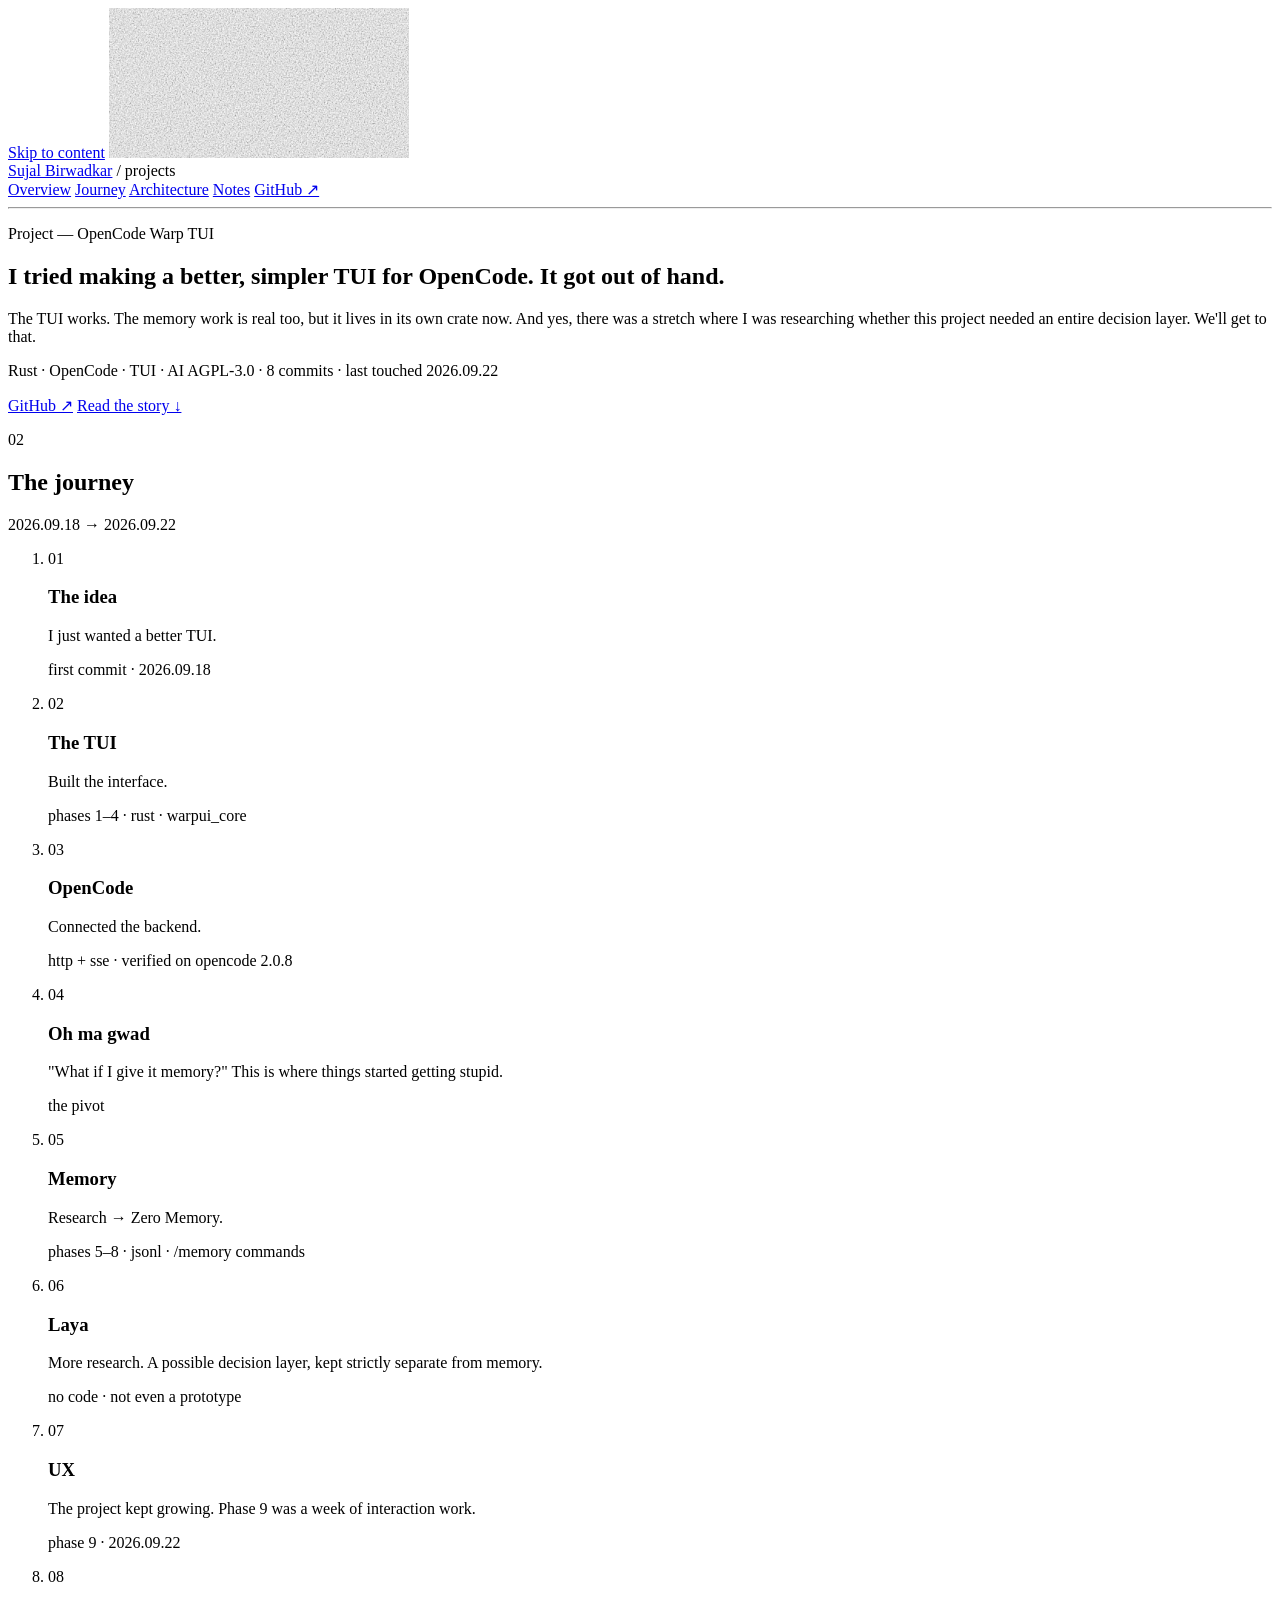
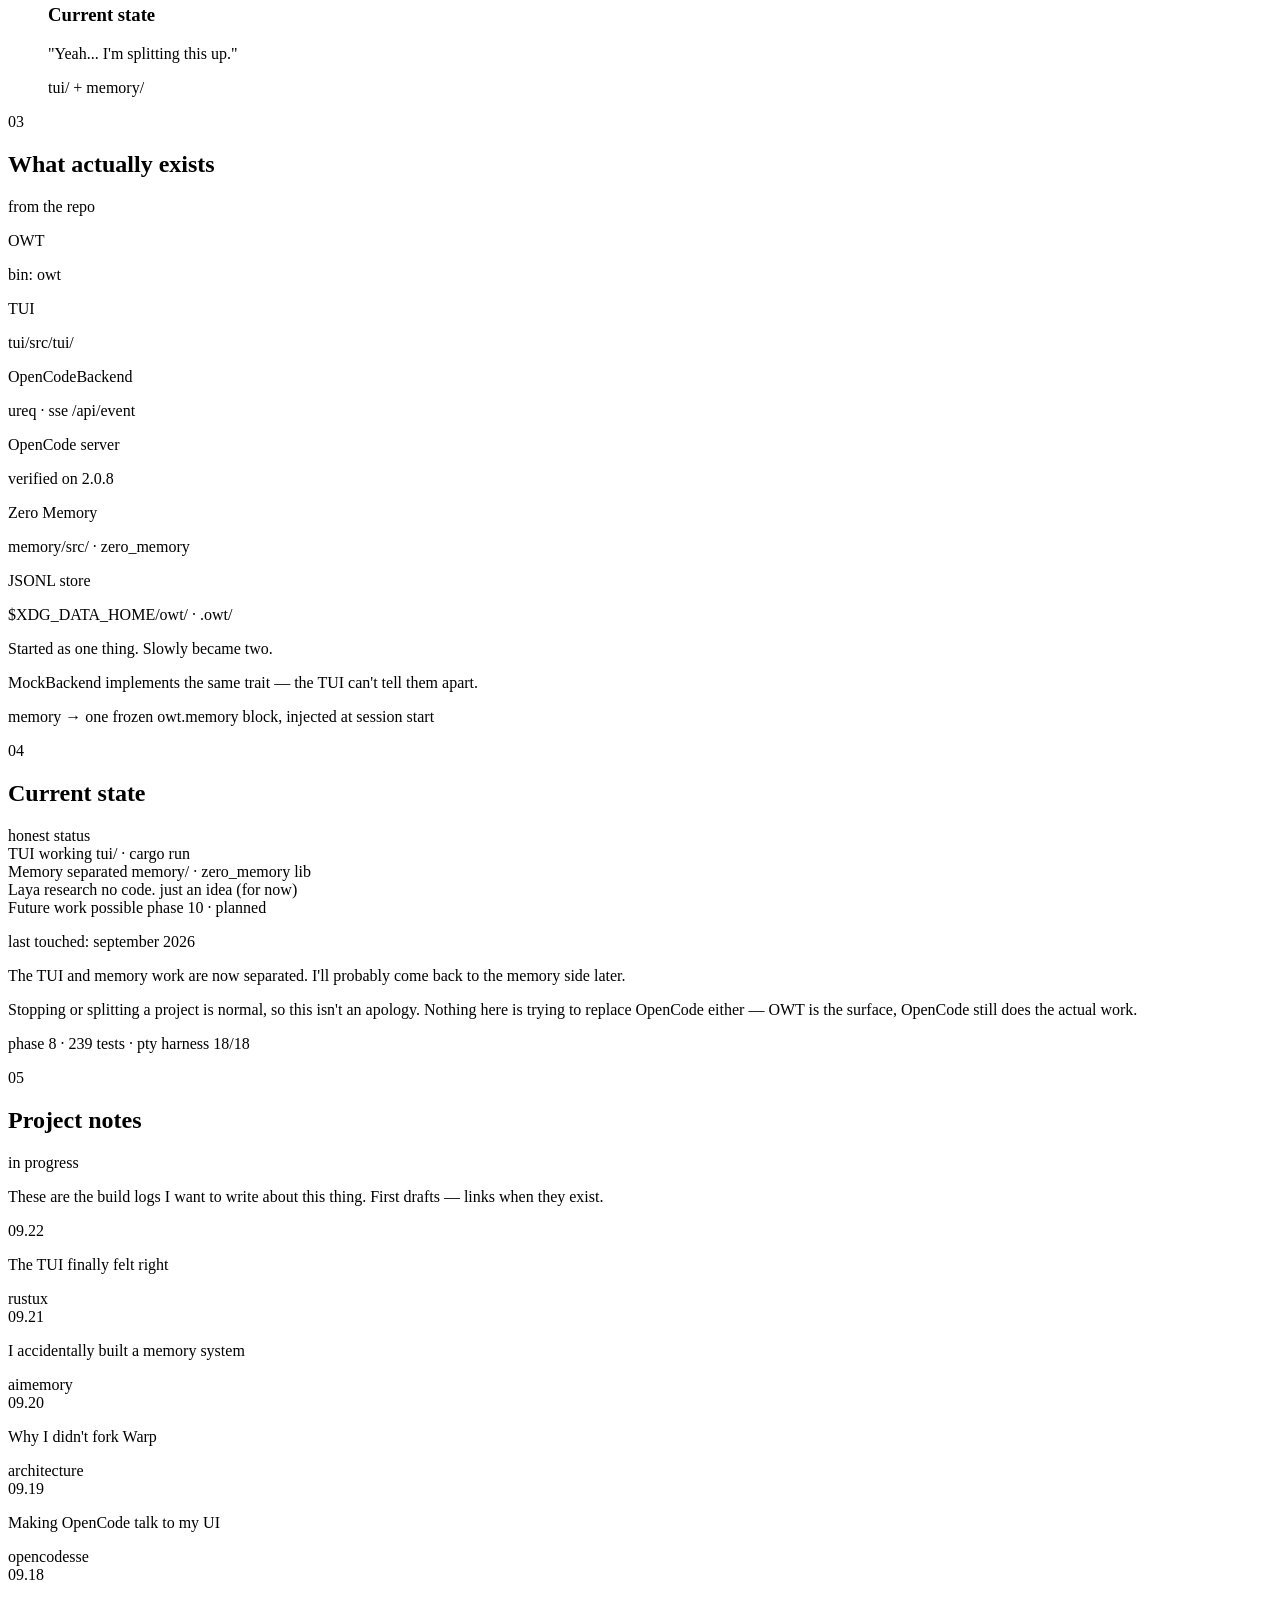
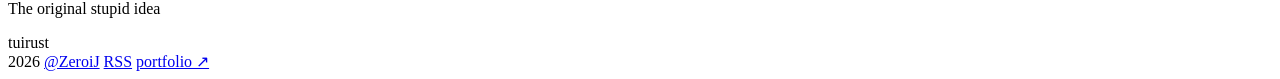
==== projects/opencode-warp-tui/index.html @ 5f6189d5 "feat: OpenCode Warp TUI project page content sourced from the real repo (README, PROJECT_ORIGIN, PHA" ====
<!doctype html>
<html lang="en">
<head>
<meta charset="utf-8">
<meta name="viewport" content="width=device-width,initial-scale=1">
<title>OpenCode Warp TUI — Sujal Birwadkar</title>
<meta name="description" content="I tried making a better, simpler TUI for OpenCode. It got out of hand. A Warp-inspired terminal UI, a JSONL memory engine, and one idea that is still just an idea.">
<link rel="canonical" href="https://blog.zeroij.dev/projects/opencode-warp-tui/">
<meta property="og:type" content="website">
<meta property="og:title" content="OpenCode Warp TUI — Sujal Birwadkar">
<meta property="og:description" content="I tried making a better, simpler TUI for OpenCode. It got out of hand.">
<meta property="og:url" content="https://blog.zeroij.dev/projects/opencode-warp-tui/">
<meta name="twitter:card" content="summary">
<link rel="icon" href="../../favicon.svg" type="image/svg+xml">
<link rel="preconnect" href="https://fonts.googleapis.com">
<link rel="preconnect" href="https://fonts.gstatic.com" crossorigin>
<link href="https://fonts.googleapis.com/css2?family=Geist:wght@400;500;600&family=Geist+Mono:wght@400;500&display=swap" rel="stylesheet">
<link rel="stylesheet" href="../../assets/css/site.css">
<link rel="stylesheet" href="project.css">
</head>
<body id="top">
<a class="skip" href="#main">Skip to content</a>
<svg class="grain" aria-hidden="true"><filter id="grain-f"><feTurbulence type="fractalNoise" baseFrequency="0.65" numOctaves="4" stitchTiles="stitch"/><feColorMatrix type="saturate" values="0"/></filter><rect width="100%" height="100%" filter="url(#grain-f)"/></svg>

<div class="frame">
  <header class="masthead">
    <div class="brand">
      <a class="wordmark" href="../../">Sujal Birwadkar</a>
      <span class="brand-sub">/ projects</span>
    </div>
    <nav class="nav" aria-label="Page">
      <a href="#top" aria-current="page">Overview</a>
      <a href="#journey">Journey</a>
      <a href="#architecture">Architecture</a>
      <a href="#notes">Notes</a>
      <a href="https://github.com/ZeroiJ/opencode-warp-tui">GitHub ↗</a>
    </nav>
  </header>
  <hr class="rule">

  <main id="main">
    <!-- 01 / HERO -->
    <section class="p-hero" aria-label="Overview">
      <p class="p-eyebrow">Project — OpenCode Warp TUI</p>
      <h1>I tried making a better, simpler TUI for OpenCode. <span class="hl">It got out of hand.</span></h1>
      <p class="p-lede">The TUI works. The memory work is real too, but it lives in its own crate now. And yes, there was a stretch where I was researching whether this project needed an entire decision layer. We'll get to that.</p>
      <div class="p-hero-meta">
        <span class="m-l">Rust · OpenCode · TUI · AI</span>
        <span class="m-l">AGPL-3.0 · 8 commits · last touched 2026.09.22</span>
      </div>
      <p class="p-actions">
        <a class="grow" href="https://github.com/ZeroiJ/opencode-warp-tui">GitHub ↗</a>
        <a class="grow" href="#journey">Read the story ↓</a>
      </p>
    </section>

    <!-- 02 / THE JOURNEY -->
    <section class="p-section" id="journey" aria-labelledby="journey-h">
      <div class="section-head">
        <span class="sec-num">02</span>
        <h2 class="sec-title" id="journey-h">The journey</h2>
        <span class="section-note">2026.09.18 → 2026.09.22</span>
      </div>

      <ol class="timeline">
        <li class="stage">
          <span class="stage-num">01</span>
          <h3 class="stage-title">The idea</h3>
          <p class="stage-text">I just wanted a better TUI.</p>
          <p class="stage-meta">first commit · 2026.09.18</p>
        </li>
        <li class="stage">
          <span class="stage-num">02</span>
          <h3 class="stage-title">The TUI</h3>
          <p class="stage-text">Built the interface.</p>
          <p class="stage-meta">phases 1–4 · rust · warpui_core</p>
        </li>
        <li class="stage">
          <span class="stage-num">03</span>
          <h3 class="stage-title">OpenCode</h3>
          <p class="stage-text">Connected the backend.</p>
          <p class="stage-meta">http + sse · verified on opencode 2.0.8</p>
        </li>
        <li class="stage stage--pivot">
          <span class="stage-num">04</span>
          <h3 class="stage-title">Oh ma gwad</h3>
          <p class="stage-text">"What if I give it memory?" This is where things started getting stupid.</p>
          <p class="stage-meta">the pivot</p>
        </li>
        <li class="stage">
          <span class="stage-num">05</span>
          <h3 class="stage-title">Memory</h3>
          <p class="stage-text">Research → Zero Memory.</p>
          <p class="stage-meta">phases 5–8 · jsonl · /memory commands</p>
        </li>
        <li class="stage stage--research">
          <span class="stage-num">06</span>
          <h3 class="stage-title">Laya</h3>
          <p class="stage-text">More research. A possible decision layer, kept strictly separate from memory.</p>
          <p class="stage-meta">no code · not even a prototype</p>
        </li>
        <li class="stage">
          <span class="stage-num">07</span>
          <h3 class="stage-title">UX</h3>
          <p class="stage-text">The project kept growing. Phase 9 was a week of interaction work.</p>
          <p class="stage-meta">phase 9 · 2026.09.22</p>
        </li>
        <li class="stage">
          <span class="stage-num">08</span>
          <h3 class="stage-title">Current state</h3>
          <p class="stage-text">"Yeah... I'm splitting this up."</p>
          <p class="stage-meta">tui/ + memory/</p>
        </li>
      </ol>
    </section>

    <!-- 03 / WHAT ACTUALLY EXISTS -->
    <section class="p-section" id="architecture" aria-labelledby="arch-h">
      <div class="section-head">
        <span class="sec-num">03</span>
        <h2 class="sec-title" id="arch-h">What actually exists</h2>
        <span class="section-note">from the repo</span>
      </div>

      <div class="diagram" role="img" aria-label="OWT splits into a TUI crate talking to an OpenCode backend, and a memory crate writing to a JSONL store.">
        <div class="node node--root dg-root">
          <p class="node-label">OWT</p>
          <p class="node-sub">bin: owt</p>
        </div>
        <span class="stub"></span>
        <span class="rail"></span>
        <div class="dg-branches">
          <div class="dg-branch">
            <span class="stub"></span>
            <div class="node">
              <p class="node-label">TUI</p>
              <p class="node-sub">tui/src/tui/</p>
            </div>
            <span class="stub"></span>
            <div class="node">
              <p class="node-label">OpenCodeBackend</p>
              <p class="node-sub">ureq · sse /api/event</p>
            </div>
            <span class="stub"></span>
            <div class="node">
              <p class="node-label">OpenCode server</p>
              <p class="node-sub">verified on 2.0.8</p>
            </div>
          </div>
          <div class="dg-branch">
            <span class="stub"></span>
            <div class="node">
              <p class="node-label">Zero Memory</p>
              <p class="node-sub">memory/src/ · zero_memory</p>
            </div>
            <span class="stub"></span>
            <div class="node">
              <p class="node-label">JSONL store</p>
              <p class="node-sub">$XDG_DATA_HOME/owt/ · .owt/</p>
            </div>
          </div>
        </div>
        <div class="dg-caption">
          <p class="cap">Started as one thing. Slowly became two.</p>
          <p class="cap-mono">MockBackend implements the same trait — the TUI can't tell them apart.</p>
          <p class="cap-mono">memory → one frozen owt.memory block, injected at session start</p>
        </div>
      </div>
    </section>

    <!-- 04 / CURRENT STATE -->
    <section class="p-section" id="state" aria-labelledby="state-h">
      <div class="section-head">
        <span class="sec-num">04</span>
        <h2 class="sec-title" id="state-h">Current state</h2>
        <span class="section-note">honest status</span>
      </div>

      <div class="state-panel">
        <div class="state-row">
          <span class="state-label">TUI</span>
          <span class="state-status">working</span>
          <span class="state-path">tui/ · cargo run</span>
        </div>
        <div class="state-row">
          <span class="state-label">Memory</span>
          <span class="state-status state-status--sep">separated</span>
          <span class="state-path">memory/ · zero_memory lib</span>
        </div>
        <div class="state-row">
          <span class="state-label">Laya</span>
          <span class="state-status state-status--open">research</span>
          <span class="state-path">no code. just an idea (for now)</span>
        </div>
        <div class="state-row">
          <span class="state-label">Future work</span>
          <span class="state-status state-status--open">possible</span>
          <span class="state-path">phase 10 · planned</span>
        </div>
        <p class="state-last">last touched: september 2026</p>
      </div>

      <div class="state-copy">
        <p>The TUI and memory work are now separated. I'll probably come back to the memory side later.</p>
        <p>Stopping or splitting a project is normal, so this isn't an apology. Nothing here is trying to replace OpenCode either — OWT is the surface, OpenCode still does the actual work.</p>
      </div>
      <p class="state-facts">phase 8 · 239 tests · pty harness 18/18</p>
    </section>

    <!-- 05 / PROJECT NOTES -->
    <section class="p-section" id="notes" aria-labelledby="notes-h">
      <div class="section-head">
        <span class="sec-num">05</span>
        <h2 class="sec-title" id="notes-h">Project notes</h2>
        <span class="section-note">in progress</span>
      </div>

      <p class="notes-sub">These are the build logs I want to write about this thing. First drafts — links when they exist.</p>

      <div class="notes-list">
        <div class="note-row">
          <span class="note-date">09.22</span>
          <p class="note-title">The TUI finally felt right</p>
          <span class="note-tags"><span class="pill">rust</span><span class="pill">ux</span></span>
        </div>
        <div class="note-row">
          <span class="note-date">09.21</span>
          <p class="note-title">I accidentally built a memory system</p>
          <span class="note-tags"><span class="pill">ai</span><span class="pill">memory</span></span>
        </div>
        <div class="note-row">
          <span class="note-date">09.20</span>
          <p class="note-title">Why I didn't fork Warp</p>
          <span class="note-tags"><span class="pill">architecture</span></span>
        </div>
        <div class="note-row">
          <span class="note-date">09.19</span>
          <p class="note-title">Making OpenCode talk to my UI</p>
          <span class="note-tags"><span class="pill">opencode</span><span class="pill">sse</span></span>
        </div>
        <div class="note-row">
          <span class="note-date">09.18</span>
          <p class="note-title">The original stupid idea</p>
          <span class="note-tags"><span class="pill">tui</span><span class="pill">rust</span></span>
        </div>
      </div>
    </section>
  </main>

  <footer class="footer">
    <span class="year">2026</span>
    <span class="f-links">
      <a class="grow" href="https://github.com/ZeroiJ">@ZeroiJ</a>
      <a class="grow" href="#">RSS</a>
      <a class="grow" href="https://portfolio.zeroij.workers.dev">portfolio ↗</a>
    </span>
  </footer>
</div>
</body>
</html>
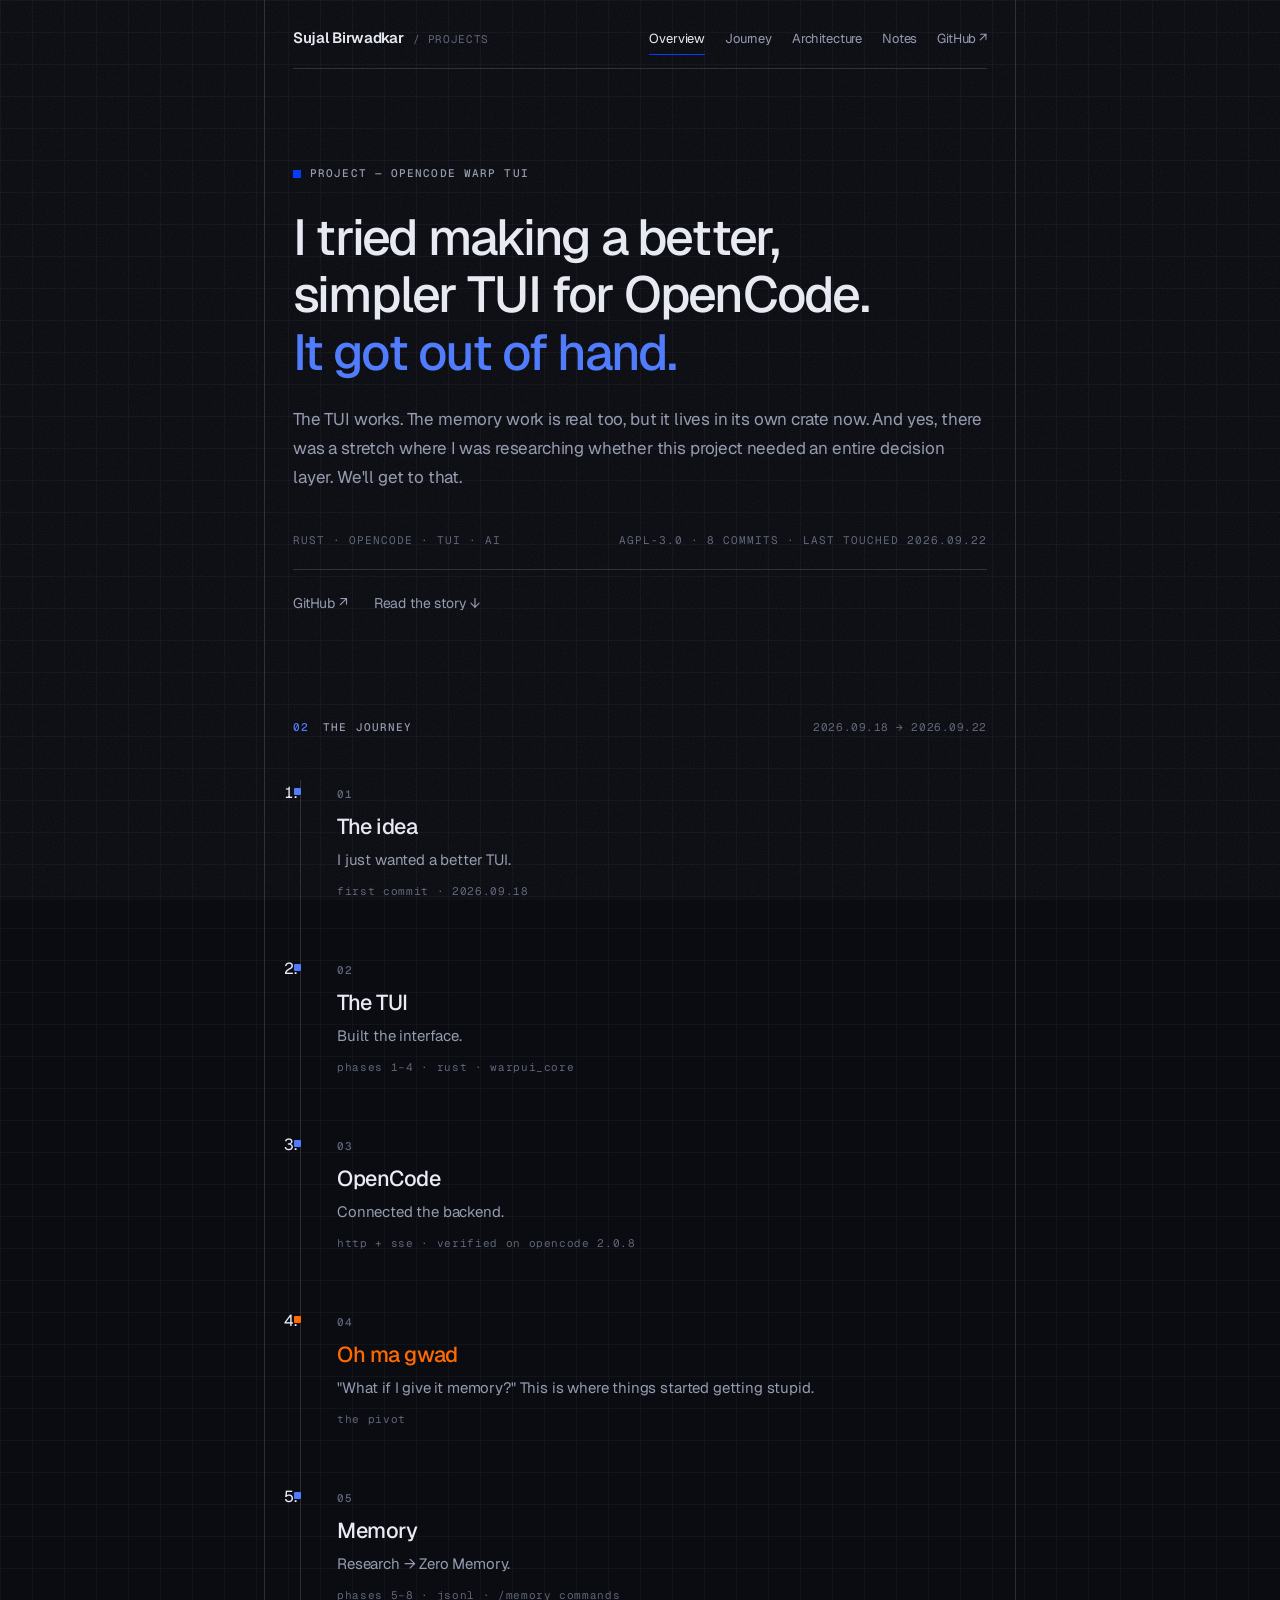
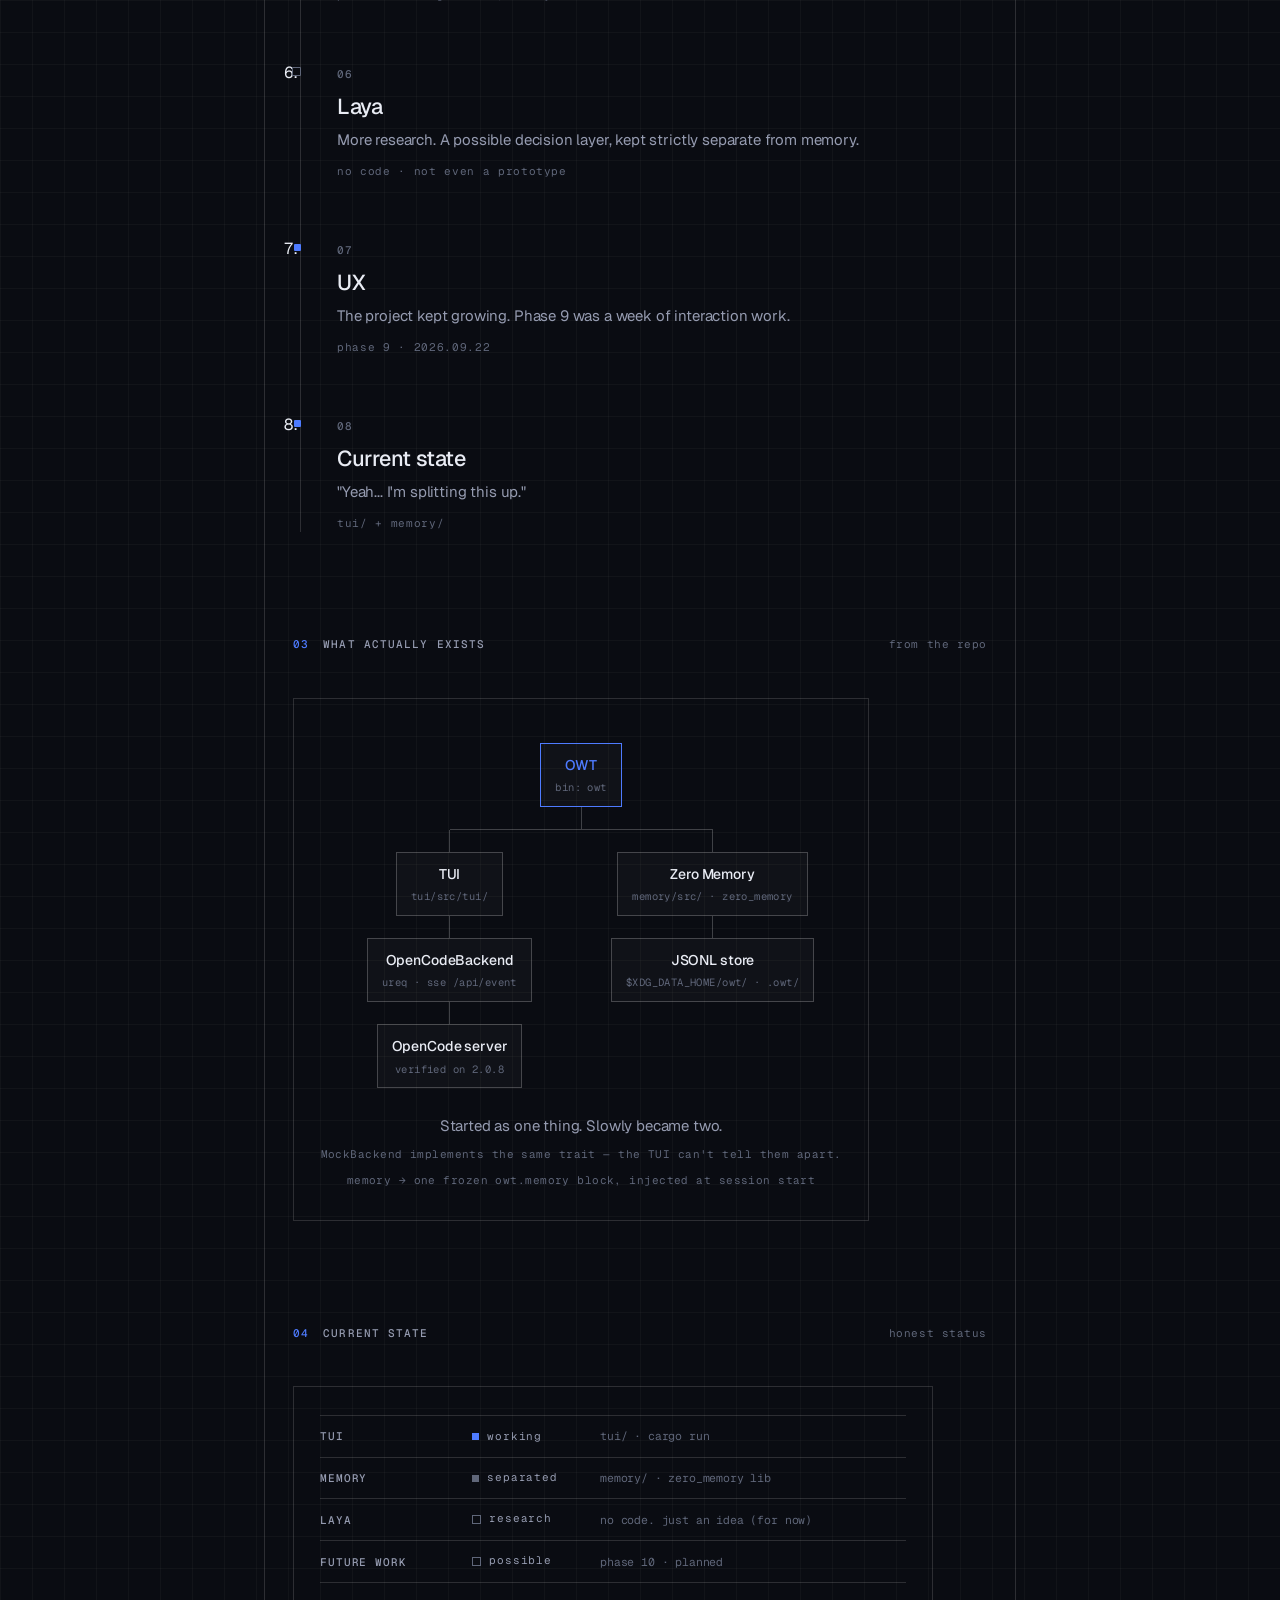
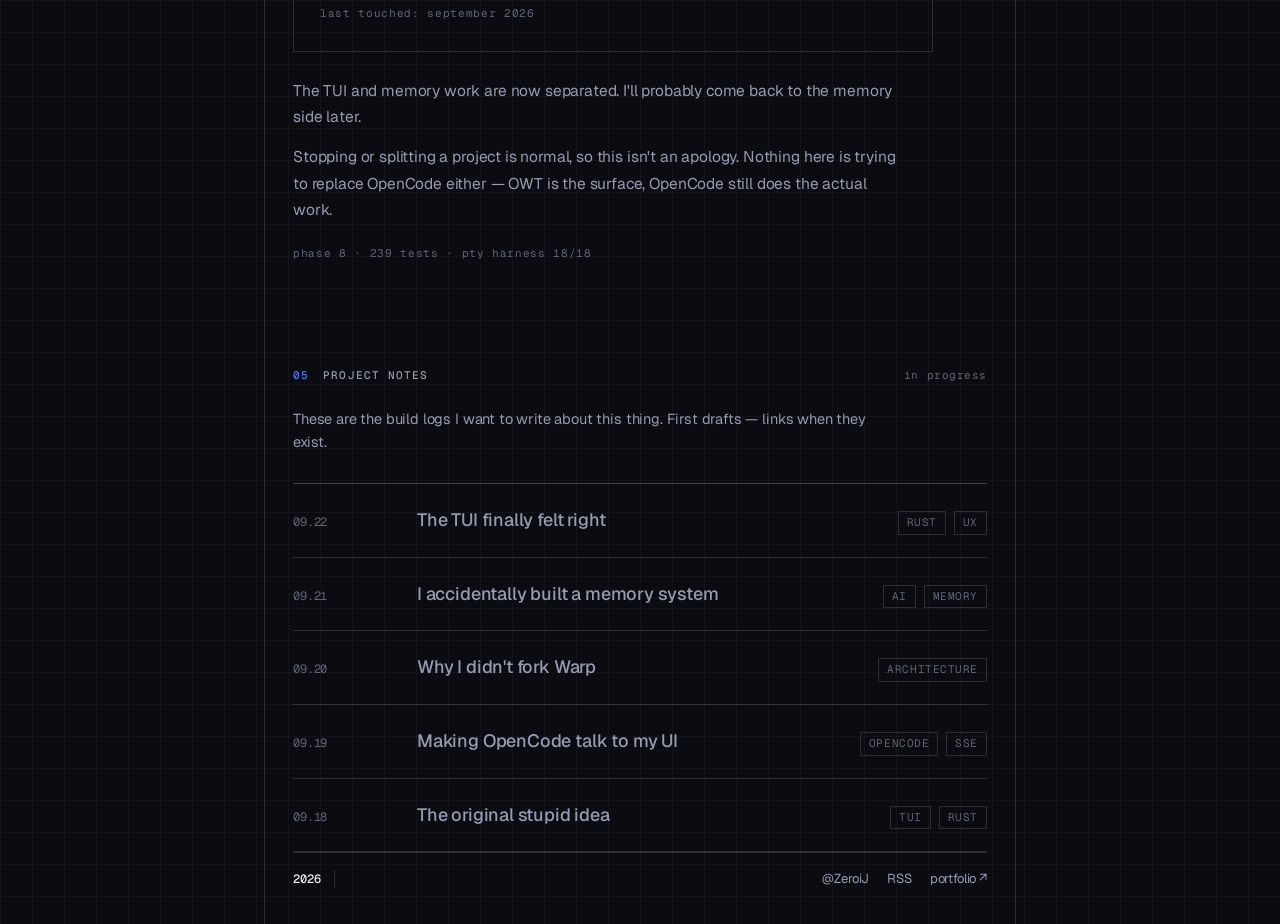
==== commit 879b6818: "fix: canonical/og:url point at the live workers.dev domain" ====
--- a/projects/opencode-warp-tui/index.html
+++ b/projects/opencode-warp-tui/index.html
@@ -5,11 +5,11 @@
 <meta name="viewport" content="width=device-width,initial-scale=1">
 <title>OpenCode Warp TUI — Sujal Birwadkar</title>
 <meta name="description" content="I tried making a better, simpler TUI for OpenCode. It got out of hand. A Warp-inspired terminal UI, a JSONL memory engine, and one idea that is still just an idea.">
-<link rel="canonical" href="https://blog.zeroij.dev/projects/opencode-warp-tui/">
+<link rel="canonical" href="https://personal-blogs.zeroij.workers.dev/projects/opencode-warp-tui/">
 <meta property="og:type" content="website">
 <meta property="og:title" content="OpenCode Warp TUI — Sujal Birwadkar">
 <meta property="og:description" content="I tried making a better, simpler TUI for OpenCode. It got out of hand.">
-<meta property="og:url" content="https://blog.zeroij.dev/projects/opencode-warp-tui/">
+<meta property="og:url" content="https://personal-blogs.zeroij.workers.dev/projects/opencode-warp-tui/">
 <meta name="twitter:card" content="summary">
 <link rel="icon" href="../../favicon.svg" type="image/svg+xml">
 <link rel="preconnect" href="https://fonts.googleapis.com">
--- a/assets/css/site.css
+++ b/assets/css/site.css
@@ -0,0 +1,117 @@
+/* 005 — portfolio DNA × editorial blog
+   Portfolio tokens: cobalt #0038FF, hairlines #fff3, Geist/Geist Mono,
+   compact chrome, 32px technical grid, grain, pixel character.
+   Editorial layer: spacious measure, calm hierarchy, content-first.
+   Dark-only, zero JS. */
+*{box-sizing:border-box;margin:0;padding:0}
+:root{
+  --bg:#0A0C12;
+  --fg:#E9ECF4;
+  --muted:#959BB0;
+  --faint:#5F6679;
+  --line:rgba(255,255,255,.14);      /* portfolio's #fff3, adjusted for dark base */
+  --line-2:rgba(255,255,255,.22);
+  --grid:rgba(255,255,255,.032);     /* thin technical grid, 32px */
+  --cobalt:#0038FF;                  /* portfolio electric blue — fills only */
+  --accent:#4E7BFF;                  /* same hue, lifted for legible text on dark */
+  --paper:#EFE9E1;                   /* portfolio pixel-ink paper */
+  --orange:#FF6A00;                  /* portfolio ink palette */
+  --sans:"Geist",-apple-system,BlinkMacSystemFont,"Segoe UI",sans-serif;
+  --mono:"Geist Mono",ui-monospace,SFMono-Regular,Menlo,Consolas,monospace;
+  --frame:47rem;
+  --measure:40rem;
+  --ease:cubic-bezier(.16,1,.3,1);
+}
+html{background:var(--bg);-webkit-text-size-adjust:100%;scrollbar-color:var(--line) transparent}
+body{
+  font-family:var(--sans);
+  color:var(--fg);
+  background-color:var(--bg);
+  background-image:
+    linear-gradient(var(--grid) 1px,transparent 1px),
+    linear-gradient(90deg,var(--grid) 1px,transparent 1px);
+  background-size:32px 32px;
+  font-size:16px;line-height:1.6;letter-spacing:-.01em;
+  -webkit-font-smoothing:antialiased;
+}
+::selection{background:var(--cobalt);color:#fff}
+a{color:var(--accent);text-decoration:none}
+a:hover{text-decoration:underline;text-decoration-thickness:1px;text-underline-offset:3px}
+:focus-visible{outline:2px solid var(--cobalt);outline-offset:2px}
+code{font-family:var(--mono);font-size:.86em;background:rgba(255,255,255,.07);padding:.12em .4em}
+hr.rule{border:0;border-top:1px solid var(--line)}
+
+.grain{position:fixed;inset:0;width:100%;height:100%;pointer-events:none;z-index:50;opacity:.055}
+.skip{position:absolute;left:-9999px}
+.skip:focus{left:12px;top:12px;background:var(--cobalt);color:#fff;padding:8px 14px;z-index:60;font-family:var(--mono);font-size:12px}
+
+/* underline-grow interaction (portfolio link language) */
+.grow{position:relative;display:inline-block}
+.grow::after{content:"";position:absolute;left:0;bottom:-3px;height:1px;width:0;background:currentColor;transition:width .3s var(--ease)}
+.grow:hover::after{width:100%}
+.grow:hover{text-decoration:none}
+
+/* ── Frame: blueprint column, hairline edges ── */
+.frame{max-width:var(--frame);margin:0 auto;padding:0 28px;min-height:100vh;display:flex;flex-direction:column}
+@media(min-width:900px){
+  .frame{border-left:1px solid var(--line);border-right:1px solid var(--line)}
+}
+
+/* ── Masthead: compact chrome ── */
+.masthead{display:flex;justify-content:space-between;align-items:baseline;gap:16px;padding:26px 0 18px;flex-wrap:wrap}
+.brand{display:flex;align-items:baseline;gap:9px}
+.wordmark{font-size:15px;font-weight:600;color:var(--fg);letter-spacing:-.02em}
+.wordmark:hover{color:var(--accent);text-decoration:none}
+.brand-sub{font-family:var(--mono);font-size:11px;color:var(--faint);letter-spacing:.06em;text-transform:uppercase}
+.nav{display:flex;gap:20px;font-size:13px}
+.nav a{color:var(--muted)}
+.nav a:hover,.nav a[aria-current]{color:var(--fg);text-decoration:none}
+.nav a[aria-current]{position:relative}
+.nav a[aria-current]::after{content:"";position:absolute;left:0;right:0;bottom:-5px;height:1px;background:var(--cobalt)}
+
+/* ── Hero: pixel glyph + editorial statement ── */
+.hero{display:grid;grid-template-columns:88px 1fr;gap:26px;align-items:start;padding:80px 0 64px}
+.glyph{width:88px;height:88px;flex:0 0 auto}
+.hero h1{font-size:clamp(1.7rem,4.4vw,2.4rem);font-weight:500;line-height:1.2;letter-spacing:-.03em;max-width:24ch}
+.lede{margin-top:18px;color:var(--muted);font-size:16.5px;line-height:1.7;max-width:46rem}
+.hero-meta{margin-top:24px;font-family:var(--mono);font-size:11px;letter-spacing:.09em;text-transform:uppercase;color:var(--faint);display:flex;flex-wrap:wrap;gap:10px}
+.hero-meta .sep{color:var(--line-2)}
+
+/* ── Feed: hairline rows, no cards ── */
+.feed-head{display:flex;justify-content:space-between;align-items:baseline;border-bottom:1px solid var(--line-2);padding-bottom:10px}
+.section-label{font-family:var(--mono);font-size:11px;font-weight:500;letter-spacing:.1em;text-transform:uppercase;color:var(--muted);display:flex;align-items:center;gap:9px}
+.section-label::before{content:"";width:8px;height:8px;background:var(--cobalt);flex:0 0 auto}
+.count{font-family:var(--mono);font-size:11px;color:var(--faint);letter-spacing:.06em}
+.entry{display:grid;grid-template-columns:6.5rem 1fr;gap:22px;padding:30px 0;border-bottom:1px solid var(--line);transition:background .2s,padding-left .2s var(--ease)}
+.entry:hover{background:rgba(255,255,255,.025);padding-left:8px}
+.entry-date{font-family:var(--mono);font-size:12px;color:var(--faint);padding-top:4px}
+.entry-date .read{display:block;margin-top:5px;font-size:11px;letter-spacing:.04em}
+.entry h3{font-size:1.3rem;font-weight:500;letter-spacing:-.02em;line-height:1.3}
+.entry h3 a{color:var(--fg)}
+.entry h3 a:hover{color:var(--accent);text-decoration:none}
+.excerpt{margin-top:9px;color:var(--muted);font-size:15px;line-height:1.65}
+.tags{margin-top:14px;display:flex;gap:8px;flex-wrap:wrap}
+.pill{border:1px solid var(--line);padding:2px 8px;font-family:var(--mono);font-size:11px;color:var(--muted);text-transform:uppercase;letter-spacing:.05em;transition:border-color .2s}
+.entry:hover .pill{border-color:var(--line-2)}
+.all-posts{text-align:center;padding:44px 0 8px;font-size:14px}
+.all-posts a{color:var(--muted)}
+.all-posts a:hover{color:var(--fg)}
+
+/* ── Footer ── */
+.footer{border-top:1px solid var(--line);display:flex;justify-content:space-between;align-items:center;gap:14px;padding:16px 0 34px;font-size:13px;color:var(--muted);flex-wrap:wrap;margin-top:auto}
+.year{font-family:var(--mono);font-size:12px;color:var(--fg);font-weight:500;border-right:1px solid var(--line);padding-right:14px}
+.f-links{display:flex;gap:18px}
+.f-links a{color:var(--muted);font-size:13px}
+.f-links a:hover{color:var(--fg);text-decoration:none}
+
+@media(max-width:720px){
+  .frame{padding:0 20px}
+  .masthead{padding-top:20px}
+  .nav{gap:16px;flex-wrap:wrap}
+  .hero{grid-template-columns:1fr;padding:56px 0 44px}
+  .glyph{width:72px;height:72px}
+  .entry{grid-template-columns:1fr;gap:0}
+  .entry-date{display:flex;gap:12px;padding-top:0;margin-bottom:8px}
+  .entry-date .read{margin-top:0}
+}
+@media(prefers-reduced-motion:reduce){*{transition:none!important}}
--- a/projects/opencode-warp-tui/project.css
+++ b/projects/opencode-warp-tui/project.css
@@ -0,0 +1,107 @@
+/* OWT project page — extends the shared system (assets/css/site.css).
+   Five sections, each with its own treatment inside one design language. */
+
+/* ── Section frame: 01 / HERO etc. ── */
+.p-section{padding:104px 0 0}
+.section-head{display:flex;align-items:baseline;gap:14px;margin-bottom:44px}
+.sec-num{font-family:var(--mono);font-size:11px;font-weight:500;color:var(--accent);letter-spacing:.1em}
+.sec-title{font-family:var(--mono);font-size:11px;font-weight:500;letter-spacing:.1em;text-transform:uppercase;color:var(--muted)}
+.section-note{margin-left:auto;font-family:var(--mono);font-size:11px;color:var(--faint);letter-spacing:.05em}
+
+/* ── 01 HERO ── */
+.p-hero{padding:96px 0 0}
+.p-eyebrow{display:flex;align-items:center;gap:9px;font-family:var(--mono);font-size:11px;font-weight:500;letter-spacing:.1em;text-transform:uppercase;color:var(--muted)}
+.p-eyebrow::before{content:"";width:8px;height:8px;background:var(--cobalt);flex:0 0 auto}
+.p-hero h1{font-size:clamp(2rem,5.6vw,3.15rem);font-weight:500;line-height:1.14;letter-spacing:-.035em;max-width:17ch;margin-top:26px}
+.p-hero h1 .hl{color:var(--accent)}
+.p-lede{margin-top:24px;color:var(--muted);font-size:1.0625rem;line-height:1.7;max-width:44rem}
+.p-hero-meta{display:flex;justify-content:space-between;gap:16px;flex-wrap:wrap;margin-top:40px;padding-bottom:20px;border-bottom:1px solid var(--line)}
+.p-hero-meta .m-l{font-family:var(--mono);font-size:11px;letter-spacing:.09em;text-transform:uppercase;color:var(--faint)}
+.p-actions{display:flex;gap:26px;margin-top:22px;font-size:14px}
+.p-actions a{color:var(--muted)}
+.p-actions a:hover{color:var(--fg);text-decoration:none}
+
+/* ── 02 THE JOURNEY: one continuous timeline ── */
+.timeline{border-left:1px solid var(--line);margin-left:7px;max-width:44rem}
+.stage{position:relative;padding:0 0 56px 36px}
+.stage:last-child{padding-bottom:0}
+.stage::before{content:"";position:absolute;left:-7.5px;top:8px;width:7px;height:7px;background:var(--accent);border-radius:1px}
+.stage--pivot::before{background:var(--orange)}
+.stage--research::before{background:transparent;box-shadow:inset 0 0 0 1px var(--faint);width:9px;height:9px;left:-9px;top:7px}
+.stage-num{font-family:var(--mono);font-size:11px;font-weight:500;letter-spacing:.1em;color:var(--faint)}
+.stage-title{font-size:1.35rem;font-weight:500;letter-spacing:-.02em;line-height:1.3;margin:6px 0 0}
+.stage--pivot .stage-title{color:var(--orange)}
+.stage-text{margin-top:8px;color:var(--muted);font-size:15px;line-height:1.65;max-width:40rem}
+.stage-meta{margin-top:10px;font-family:var(--mono);font-size:11px;letter-spacing:.06em;color:var(--faint)}
+
+/* ── 03 WHAT ACTUALLY EXISTS: a small honest diagram ── */
+.diagram{border:1px solid var(--line);padding:44px 24px 30px;display:flex;flex-direction:column;align-items:center;max-width:36rem}
+.dg-root{max-width:200px;text-align:center}
+.dg-branches{display:grid;grid-template-columns:1fr 1fr;width:100%;max-width:34rem}
+.dg-branch{display:flex;flex-direction:column;align-items:center}
+.stub{width:1px;height:22px;background:var(--line-2);flex:0 0 auto}
+.rail{width:50%;height:1px;background:var(--line-2)}
+.node{border:1px solid var(--line-2);background:rgba(255,255,255,.022);padding:10px 14px;text-align:center;max-width:15rem}
+.node--root{border-color:var(--accent)}
+.node--root .node-label{color:var(--accent)}
+.node-label{font-size:14px;font-weight:500;letter-spacing:-.01em}
+.node-sub{margin-top:4px;font-family:var(--mono);font-size:10.5px;letter-spacing:.04em;color:var(--faint);line-height:1.5}
+.dg-caption{margin-top:26px;display:grid;gap:8px;text-align:center}
+.dg-caption .cap{font-size:15px;color:var(--muted)}
+.dg-caption .cap-mono{font-family:var(--mono);font-size:11px;letter-spacing:.04em;color:var(--faint)}
+
+/* ── 04 CURRENT STATE: honest status note ── */
+.state-panel{border:1px solid var(--line);padding:28px 26px;max-width:40rem}
+.state-row{display:grid;grid-template-columns:8.5rem 7rem 1fr;gap:16px;align-items:baseline;padding:11px 0;border-bottom:1px solid var(--line)}
+.state-row:first-of-type{border-top:1px solid var(--line)}
+.state-label{font-family:var(--mono);font-size:11px;font-weight:500;letter-spacing:.08em;text-transform:uppercase;color:var(--muted)}
+.state-status{font-family:var(--mono);font-size:11px;letter-spacing:.08em;display:flex;align-items:center;gap:8px;color:var(--muted)}
+.state-status::before{content:"";width:7px;height:7px;background:var(--accent);flex:0 0 auto}
+.state-status--sep::before{background:var(--faint)}
+.state-status--open::before{background:transparent;box-shadow:inset 0 0 0 1px var(--faint);width:9px;height:9px}
+.state-path{font-family:var(--mono);font-size:11.5px;color:var(--faint);line-height:1.5}
+.state-last{margin-top:22px;font-family:var(--mono);font-size:11px;letter-spacing:.06em;color:var(--faint)}
+.state-copy{margin-top:26px;max-width:38rem}
+.state-copy p{color:var(--muted);font-size:15.5px;line-height:1.7}
+.state-copy p + p{margin-top:14px}
+.state-facts{margin-top:22px;font-family:var(--mono);font-size:11px;letter-spacing:.06em;color:var(--faint)}
+
+/* ── 05 PROJECT NOTES: development log ── */
+.notes-sub{margin-top:-22px;margin-bottom:30px;font-size:14.5px;color:var(--muted);max-width:38rem}
+.notes-list{border-top:1px solid var(--line-2);max-width:44rem}
+.note-row{display:grid;grid-template-columns:6.5rem 1fr auto;gap:20px;padding:22px 0;border-bottom:1px solid var(--line);align-items:baseline}
+.note-date{font-family:var(--mono);font-size:12px;color:var(--faint)}
+.note-title{font-size:1.12rem;font-weight:500;letter-spacing:-.01em;color:var(--muted)}
+.note-tags{display:flex;gap:8px;flex-wrap:wrap}
+.note-tags .pill{color:var(--faint)}
+
+/* ── page entrance (tiny, CSS-only) ── */
+@media (prefers-reduced-motion:no-preference){
+  .p-hero>*,.stage{animation:rise .6s var(--ease) backwards}
+  .stage:nth-child(1){animation-delay:.1s}.stage:nth-child(2){animation-delay:.16s}
+  .stage:nth-child(3){animation-delay:.22s}.stage:nth-child(4){animation-delay:.28s}
+  .stage:nth-child(5){animation-delay:.34s}.stage:nth-child(6){animation-delay:.4s}
+  .stage:nth-child(7){animation-delay:.46s}.stage:nth-child(8){animation-delay:.52s}
+  @keyframes rise{from{opacity:0;transform:translateY(8px)}to{opacity:1;transform:none}}
+}
+
+/* ── Mobile: a clean vertical read, not a shrunk desktop ── */
+@media(max-width:720px){
+  .p-hero{padding-top:64px}
+  .p-hero h1{font-size:2rem}
+  .p-section{padding-top:76px}
+  .section-head{flex-wrap:wrap;gap:10px;margin-bottom:32px}
+  .section-note{margin-left:0;width:100%}
+  .stage{padding-left:26px;padding-bottom:44px}
+  .timeline{margin-left:5px}
+  .diagram{padding:32px 16px 24px}
+  .rail{width:1px;height:20px}
+  .dg-branches{grid-template-columns:1fr;gap:0}
+  .dg-branch + .dg-branch{border-top:1px solid var(--line);padding-top:26px;margin-top:8px}
+  .dg-branch .stub:first-of-type{display:none}
+  .state-panel{padding:22px 18px}
+  .state-row{grid-template-columns:6.5rem 6.5rem;gap:10px}
+  .state-path{grid-column:1 / -1}
+  .note-row{grid-template-columns:4.5rem 1fr;gap:12px}
+  .note-tags{grid-column:2}
+}
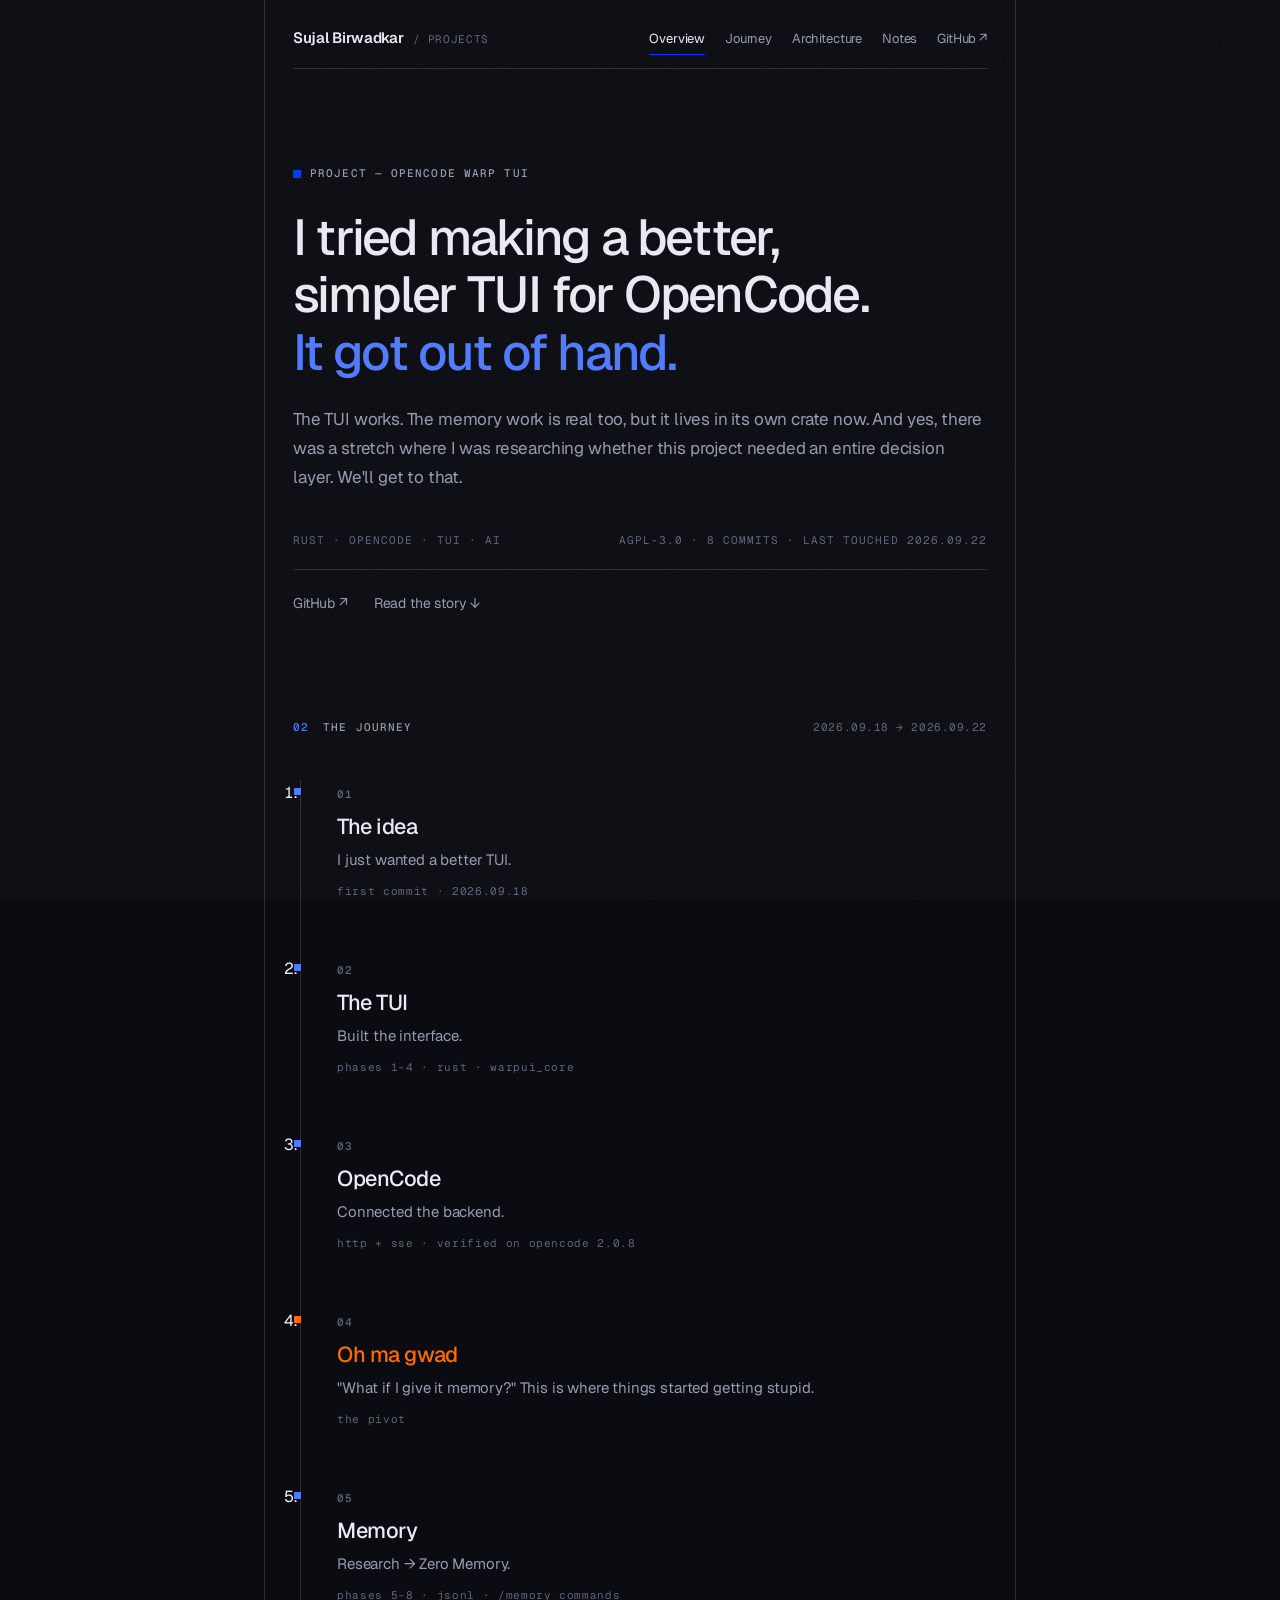
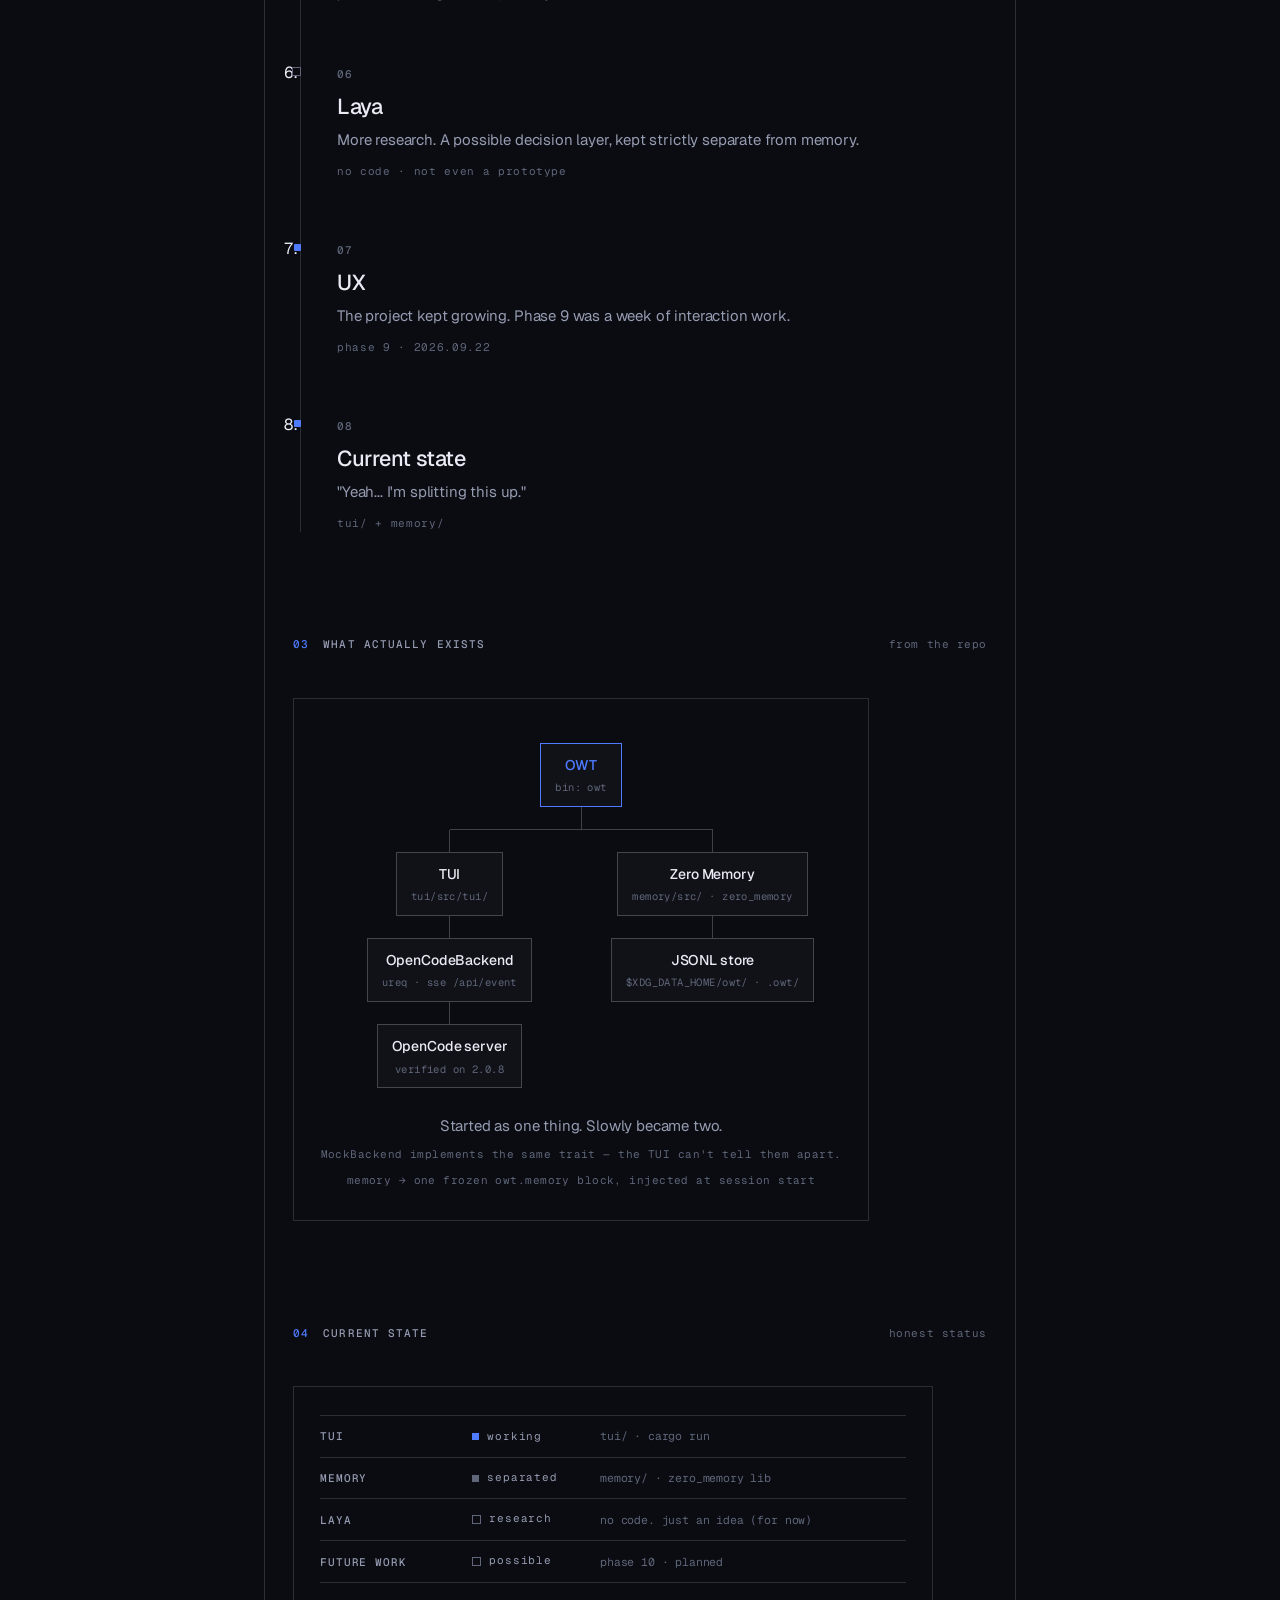
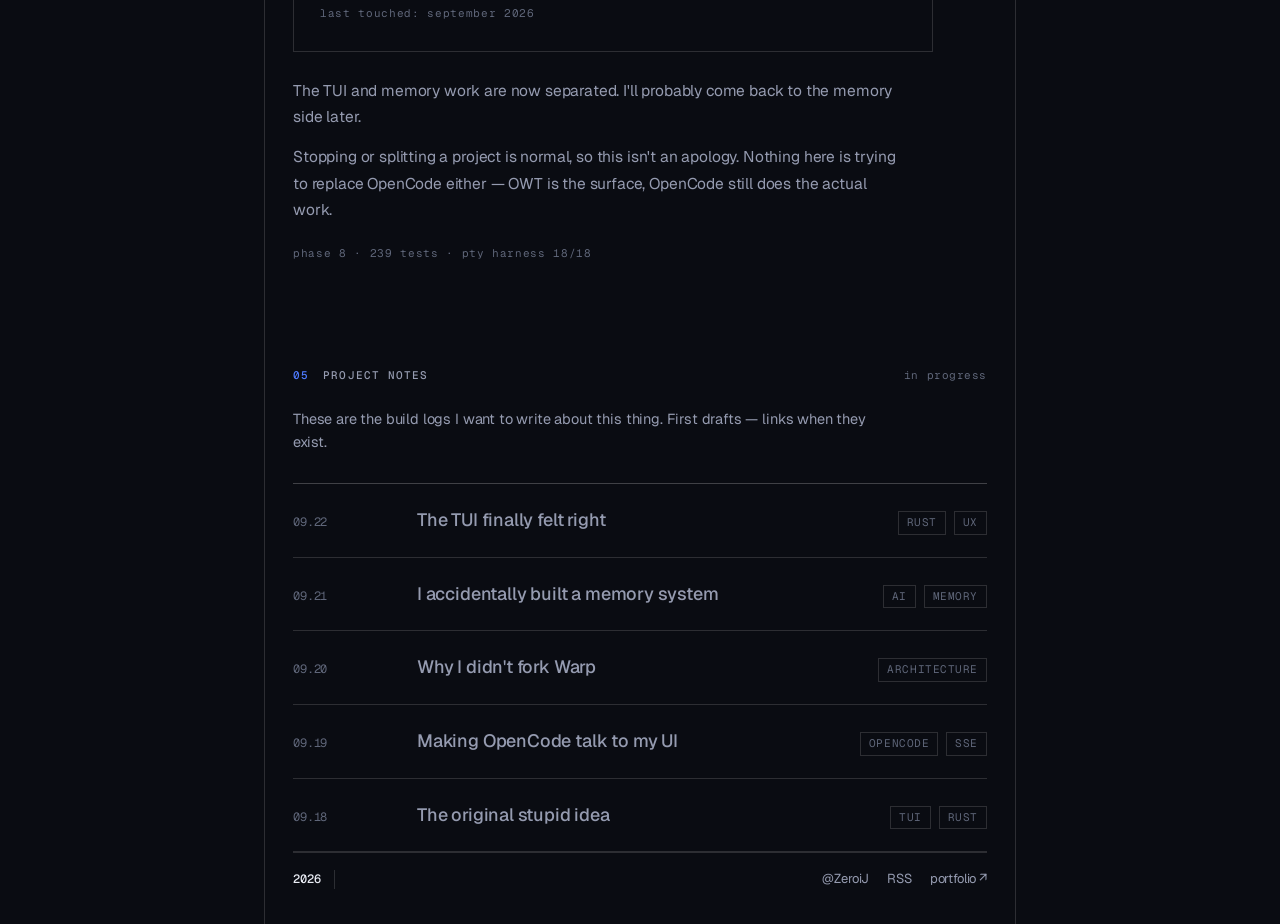
==== commit df737bc3: "feat: fixed grid layer — squares stay still while content scrolls background-attachment:fixed is ign" ====
--- a/projects/opencode-warp-tui/index.html
+++ b/projects/opencode-warp-tui/index.html
@@ -20,6 +20,7 @@
 </head>
 <body id="top">
 <a class="skip" href="#main">Skip to content</a>
+<div class="grid-bg" aria-hidden="true"></div>
 <svg class="grain" aria-hidden="true"><filter id="grain-f"><feTurbulence type="fractalNoise" baseFrequency="0.65" numOctaves="4" stitchTiles="stitch"/><feColorMatrix type="saturate" values="0"/></filter><rect width="100%" height="100%" filter="url(#grain-f)"/></svg>
 
 <div class="frame">
--- a/assets/css/site.css
+++ b/assets/css/site.css
@@ -26,13 +26,18 @@
 body{
   font-family:var(--sans);
   color:var(--fg);
-  background-color:var(--bg);
+  background:var(--bg);
+  font-size:16px;line-height:1.6;letter-spacing:-.01em;
+  -webkit-font-smoothing:antialiased;
+}
+/* Technical grid: its own fixed layer so the squares stay put while the
+   content scrolls. (background-attachment:fixed is ignored on iOS.) */
+.grid-bg{
+  position:fixed;inset:0;z-index:-1;pointer-events:none;
   background-image:
     linear-gradient(var(--grid) 1px,transparent 1px),
     linear-gradient(90deg,var(--grid) 1px,transparent 1px);
   background-size:32px 32px;
-  font-size:16px;line-height:1.6;letter-spacing:-.01em;
-  -webkit-font-smoothing:antialiased;
 }
 ::selection{background:var(--cobalt);color:#fff}
 a{color:var(--accent);text-decoration:none}
--- a/projects/opencode-warp-tui/project.css
+++ b/projects/opencode-warp-tui/project.css
@@ -75,7 +75,9 @@
 .note-tags{display:flex;gap:8px;flex-wrap:wrap}
 .note-tags .pill{color:var(--faint)}
 
-/* ── page entrance (tiny, CSS-only) ── */
+/* ── page entrance (tiny, CSS-only) ──
+   Deliberately scoped to the hero and the timeline only: the architecture
+   diagram and status panel stay completely still. */
 @media (prefers-reduced-motion:no-preference){
   .p-hero>*,.stage{animation:rise .6s var(--ease) backwards}
   .stage:nth-child(1){animation-delay:.1s}.stage:nth-child(2){animation-delay:.16s}
